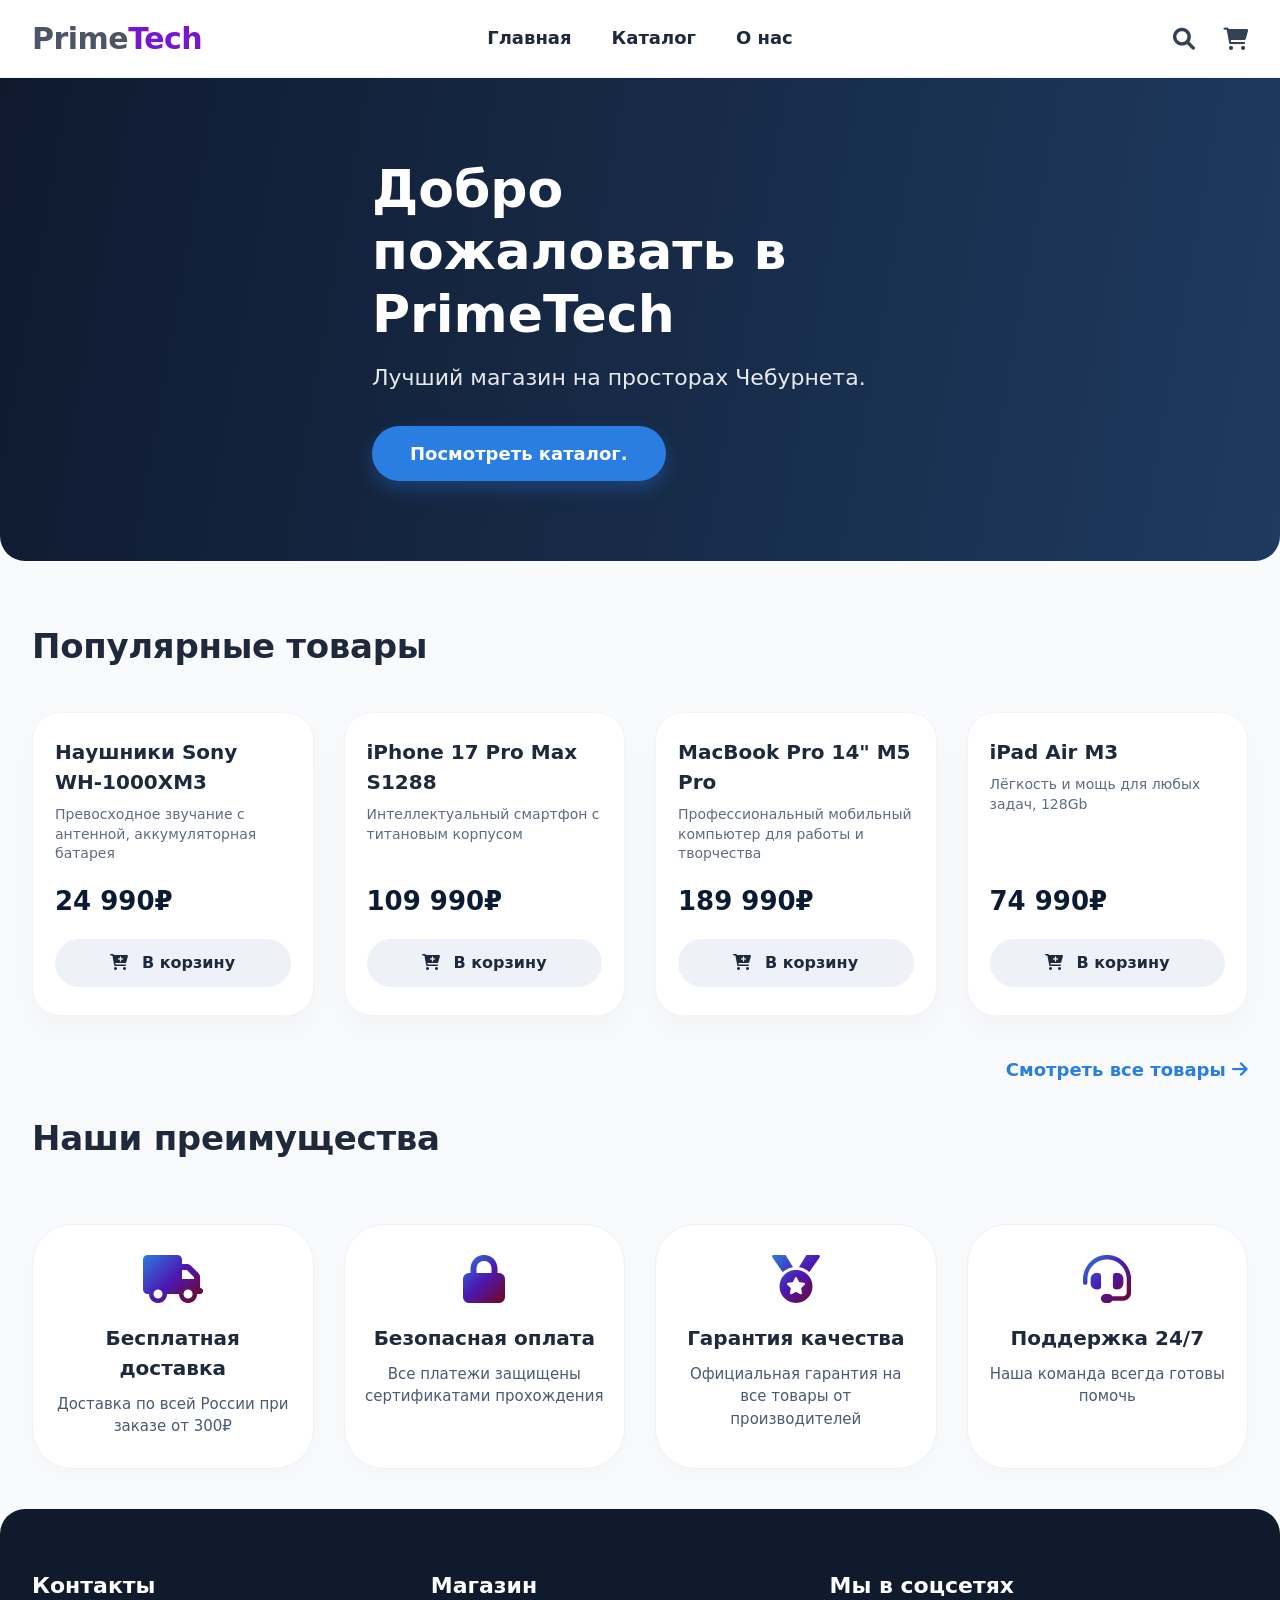
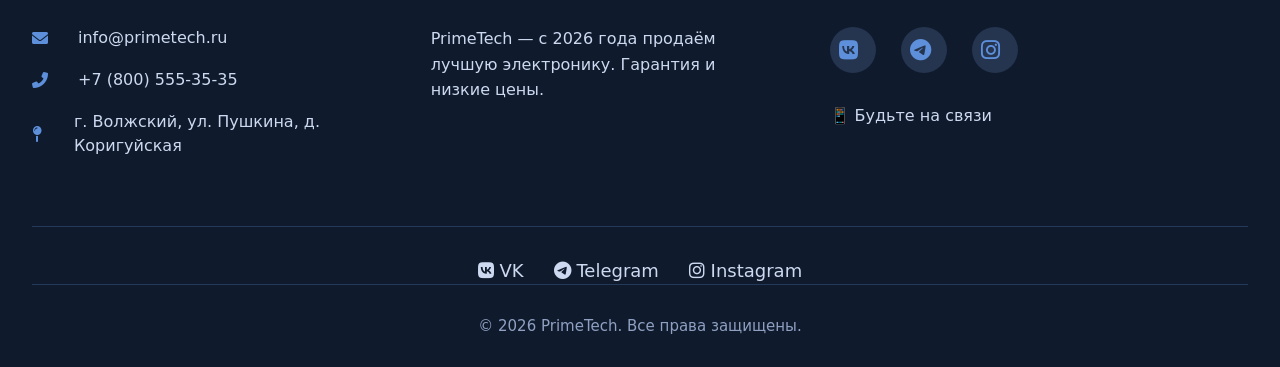
==== index.html @ c7eff0f1 "Created basic HTML structure for index.html" ====
<!DOCTYPE html>
<html lang="ru">
<head>
    <meta charset="UTF-8">
    <meta name="viewport" content="width=device-width, initial-scale=1.0">
    <title>Главная</title>
    <link rel="stylesheet" href="https://cdnjs.cloudflare.com/ajax/libs/font-awesome/6.0.0-beta3/css/all.min.css">
    <link href="style.css" rel="stylesheet"/>
</head>
<body>

    <header>
        <div class="content header">
            <div class="header-left">
                <div class="logo">Prime<span>Tech</span></div>
            </div>
            <div class="header-center">
                <nav class="nav">
                    <a href="index.html">Главная</a>
                    <a href="catalog.html">Каталог</a>
                    <a href="about.html">О нас</a>
                </nav>
            </div>
            <div class="header-right">
                <a class="fas fa-search"></a>
                <a class="fas fa-shopping-cart"></a>
            </div>
        </div>
    </header>

    <main>
        <div class="hero">
            <div class="content hero-content">
                <h1>Добро пожаловать в PrimeTech</h1>
                <p>Лучший магазин на просторах Чебурнета.</p>
                <a href="catalog.html" class="btn">Посмотреть каталог.</a>
            </div>
        </div>
        <div class="content">
            <h2>Популярные товары</h2>
            <div class="card">
                <div class="product-card">
                    <div class="product-title">Наушники Sony WH-1000XM3</div>
                    <div class="product-about">Превосходное звучание с антенной, аккумуляторная батарея</div>
                    <div class="product-price">24 990₽</div>
                    <a href="#" class="btn"><i class="fas fa-cart-plus"></i> В корзину</a>
                </div>
                <div class="product-card">
                    <div class="product-title">iPhone 17 Pro Max S1288</div>
                    <div class="product-about">Интеллектуальный смартфон с титановым корпусом</div>
                    <div class="product-price">109 990₽</div>
                    <a href="#" class="btn"><i class="fas fa-cart-plus"></i> В корзину</a>
                </div>
                <div class="product-card">
                    <div class="product-title">MacBook Pro 14" M5 Pro</div>
                    <div class="product-about">Профессиональный мобильный компьютер для работы и творчества</div>
                    <div class="product-price">189 990₽</div>
                    <a href="#" class="btn"><i class="fas fa-cart-plus"></i> В корзину</a>
                </div>
                <div class="product-card">
                    <div class="product-title">iPad Air M3</div>
                    <div class="product-about">Лёгкость и мощь для любых задач, 128Gb</div>
                    <div class="product-price">74 990₽</div>
                    <a href="#" class="btn"><i class="fas fa-cart-plus"></i> В корзину</a>
                </div>
            </div>
            <div class="catalog-link">
                <a href="catalog.html">Смотреть все товары <i class="fas fa-arrow-right"></i></a>
            </div>
            
            <h2 class="section-title" style="margin-top: 30px;">Наши преимущества</h2>
            <div class="benefits-grid">
                <div class="benefit-item">
                    <i class="fas fa-truck"></i>
                    <h4>Бесплатная доставка</h4>
                    <p>Доставка по всей России при заказе от 300₽</p>
                </div>
                <div class="benefit-item">
                    <i class="fas fa-lock"></i>
                    <h4>Безопасная оплата</h4>
                    <p>Все платежи защищены сертификатами прохождения</p>
                </div>
                <div class="benefit-item">
                    <i class="fas fa-medal"></i>
                    <h4>Гарантия качества</h4>
                    <p>Официальная гарантия на все товары от производителей</p>
                </div>
                <div class="benefit-item">
                    <i class="fas fa-headset"></i>
                    <h4>Поддержка 24/7</h4>
                    <p>Наша команда всегда готовы помочь</p>
                </div>
            </div>
        </div>
    </main>
    <footer>
        <div class="content">
            <div class="footer-grid">
                <div class="footer-col">
                    <h4 style="color:white; font-size: 22px; margin-bottom: 24px;">Контакты</h4>
                    <div class="contact-row">
                        <i class="fas fa-envelope"></i>
                        <span>info@primetech.ru</span>
                    </div>
                    <div class="contact-row">
                        <i class="fas fa-phone-alt"></i>
                        <span>+7 (800) 555-35-35</span>
                    </div>
                    <div class="contact-row">
                        <i class="fas fa-map-pin"></i>
                        <span>г. Волжский, ул. Пушкина, д. Коригуйская</span>
                    </div>
                </div>
                <div class="footer-col">
                    <h4 style="color:white; font-size: 22px; margin-bottom: 24px;">Магазин</h4>
                    <p>PrimeTech — с 2026 года продаём лучшую электронику. Гарантия и низкие цены.</p>
                </div>
                <div class="footer-col">
                    <h4 style="color:white; font-size: 22px; margin-bottom: 24px;">Мы в соцсетях</h4>
                    <div class="social-links">
                        <a href="#" aria-label="VK"><i class="fab fa-vk"></i></a>
                        <a href="#" aria-label="Telegram"><i class="fab fa-telegram-plane"></i></a>
                        <a href="#" aria-label="Instagram"><i class="fab fa-instagram"></i></a>
                    </div>
                    <p style="margin-top: 30px;">📱 Будьте на связи</p>
                </div>
            </div>
            <div style="display: flex; gap: 30px; justify-content: center; border-top: 1px solid #253a5a; padding-top: 30px; font-size: 18px;">
                <span><i class="fab fa-vk"></i> VK</span>
                <span><i class="fab fa-telegram"></i> Telegram</span>
                <span><i class="fab fa-instagram"></i> Instagram</span>
            </div>
            <div class="copyright">
                © 2026 PrimeTech. Все права защищены.
            </div>
        </div>
    </footer>
</body>
</html>
---- style.css ----
* {
    margin: 0;
    padding: 0;
    box-sizing: border-box;
    font-family: 'Segoe UI', Roboto, system-ui, sans-serif;
}

body {
    background-color: #f9fafc;
    color: #1e293b;
    line-height: 1.5;
}

.content {
    max-width: 1280px;
    margin: 0 auto;
    padding: 0 32px;
}

.content h2{
    font-size: 34px;
    font-weight: 600;
    margin-bottom: 40px;
    letter-spacing: -0.3px;
}

/* Header */

header{
    background-color: #ffffff;
    box-shadow: 0 4px 20px rgba(0,0,0,0.02);
    padding: 16px 0;
    border-bottom: 1px solid #eef2f6;
}

.header{
    display: flex;
    align-items: center;
    justify-content: space-between;
}

/* Header-left */

.header-left {
  flex: 1;
  display: flex;
  justify-content: flex-start;
}

.logo{
    font-size: 30px;
    font-weight: 700;
    letter-spacing: -0.5px;
    color: #4b5566;
}

.logo span{
    color: #7617cf;
}

/* Header-center */

.header-center{
    flex: 1;
    display: flex;
    justify-content: center;
}

.nav{
    display: flex;
    gap: 40px;
    list-style: none;
}

.nav a{
    text-decoration: none;
    font-weight: 600;
    font-size: 18px;
    color: #1e293b;
    transition: 0.2s;
    padding: 8px 0;
    border-bottom: 2px solid transparent;
}

.nav a:hover {
    color: #2a7de1;
    border-bottom-color: #2a7de1;
}

/* Header-right */

.header-right {
    flex: 1;
    display: flex;
    justify-content: flex-end;
    gap: 28px;
    font-size: 22px;
    color: #334155;
}

.header-right a {
    cursor: pointer;
    transition: 0.2s;
}

.header-right a:hover {
    color: #2a7de1;
    transform: scale(1.05);
}

/* Hero */

.hero {
    background: linear-gradient(100deg, #0f1a2f 0%, #1e3a5f 100%), url('https://images.unsplash.com/photo-1550009158-9ebf69173e03?q=80&w=1800&auto=format&fit=crop'); /* тёмный слой + фон */
    background-size: cover;
    background-blend-mode: overlay;
    background-position: center 40%;
    color: white;
    padding: 80px 0;
    border-radius: 0 0 25px 25px;
    margin-bottom: 60px;
}

.hero-content {
    max-width: 600px;
}

.hero h1 {
    font-size: 52px;
    font-weight: 700;
    margin-bottom: 16px;
    line-height: 1.2;
}

.hero p {
    font-size: 22px;
    margin-bottom: 32px;
    opacity: 0.9;
}

.btn {
    display: inline-block;
    background-color: #2a7de1;
    color: white;
    padding: 14px 38px;
    border-radius: 60px;
    font-weight: 600;
    font-size: 18px;
    text-decoration: none;
    transition: 0.2s;
    cursor: pointer;
    box-shadow: 0 8px 18px rgba(42,125,225,0.3);
}
 .btn:hover {
    background-color: #1d5bbf;
    transform: translateY(-2px);
} 

.btn-outline {
    background: transparent;
    box-shadow: none;
    border: 2px solid #2a7de1;
    color: #2a7de1;
    padding: 12px 32px;
}

.btn-outline:hover {
    background: #2a7de1;
    color: white;
}

/* Cards */

.card{
    display: grid;
    grid-template-columns: repeat(auto-fit, minmax(260px,1fr));
    gap: 30px;
    margin-bottom: 40px;
}

.product-card{
    background: white;
    border-radius: 28px;
    padding: 24px 22px 28px;
    box-shadow: 0 15px 30px rgba(0,0,0,0.03);
    transition: 0.25s ease;
    border: 1px solid #f0f3f8;
    display: flex;
    flex-direction: column;
}


.product-card:hover {
    transform: translateY(-6px);
    box-shadow: 0 30px 45px rgba(0,20,50,0.08);
    border-color: #d9e3f0;
}

.product-title{
    font-size: 20px;
    font-weight: 600;
    margin-bottom: 8px;
}

.product-about{
    font-size: 14px;
    color: #5f6c80;
    margin-bottom: 18px;
    line-height: 1.4;
    flex: 1;
}

.product-price{
    font-size: 26px;
    font-weight: 700;
    color: #0b1b33;
    margin-bottom: 18px;
}

.product-card .btn{
    padding: 12px 0;
    font-size: 16px;
    text-align: center;
    width: 100%;
    background-color: #eef2f8;
    color: #1e293b;
    box-shadow: none;
    border-radius: 40px;
    font-weight: 600;
}

.product-card .btn i{
    margin-right: 8px;
}

.product-card .btn:hover{
    background-color: #2a7de1;
    color: white;
}

/* Преимущества */

.benefits-grid {
    display: grid;
    grid-template-columns: repeat(4, 1fr);
    gap: 30px;
    margin: 60px 0 40px;
}
.benefit-item {
    background: white;
    padding: 30px 20px;
    border-radius: 40px;
    text-align: center;
    box-shadow: 0 8px 22px rgba(0,0,0,0.02);
    border: 1px solid #edf2f9;
    transition: 0.2s;
}
.benefit-item:hover {
    transform: translateY(-6px);
    box-shadow: 0 30px 45px rgba(0,20,50,0.08);
    border-color: #d9e3f0;
}
.benefit-item i {
    font-size: 48px;
    margin-bottom: 20px;
    background: linear-gradient(135deg, #2c7cdd, #4b18b1, #74051d);
    background-clip: text;
    color: transparent;
}
.benefit-item h4 {
    font-size: 20px;
    font-weight: 600;
    margin-bottom: 10px;
}
.benefit-item p {
    color: #4a5a72;
    font-size: 15px;
}

/* Footer */

footer {
    background-color: #0f1a2c;
    color: #cdd9f0;
    padding: 60px 0 30px;
    border-radius: 25px 25px 0 0;
}

.footer-grid {
    display: grid;
    grid-template-columns: 1fr 1fr 1.2fr;
    gap: 50px;
    margin-bottom: 50px;
}

.footer-col p {
    margin: 12px 0 16px;
    font-size: 16px;
    line-height: 1.6;
}

.footer-col i {
    width: 28px;
    color: #5d8fda;
}

.social-links {
    display: flex;
    gap: 25px;
    margin-top: 25px;
}
.social-links a {
    color: white;
    background: #25344f;
    width: 46px;
    height: 46px;
    border-radius: 50%;
    display: flex;
    align-items: center;
    justify-content: center;
    font-size: 22px;
    transition: 0.2s;
    text-decoration: none;
}
.social-links a:hover {
    background: #2a7de1;
    transform: scale(1.08);
}

.copyright {
    border-top: 1px solid #253a5a;
    padding-top: 30px;
    text-align: center;
    color: #8fa0c2;
    font-size: 15px;
}

hr {
    border: none;
    border-top: 2px solid #e5ecf5;
    margin: 20px 0 40px;
}

/* мелкие детали */
.catalog-link {
    text-align: right;
    margin-bottom: 30px;
}
.catalog-link a {
    font-weight: 600;
    color: #2a7de1;
    text-decoration: none;
    font-size: 18px;
}
.catalog-link i {
    transition: 0.2s;
}
.catalog-link a:hover i {
    transform: translateX(6px);
}
.contact-row {
    display: flex;
    align-items: center;
    gap: 18px;
    margin-bottom: 18px;
}
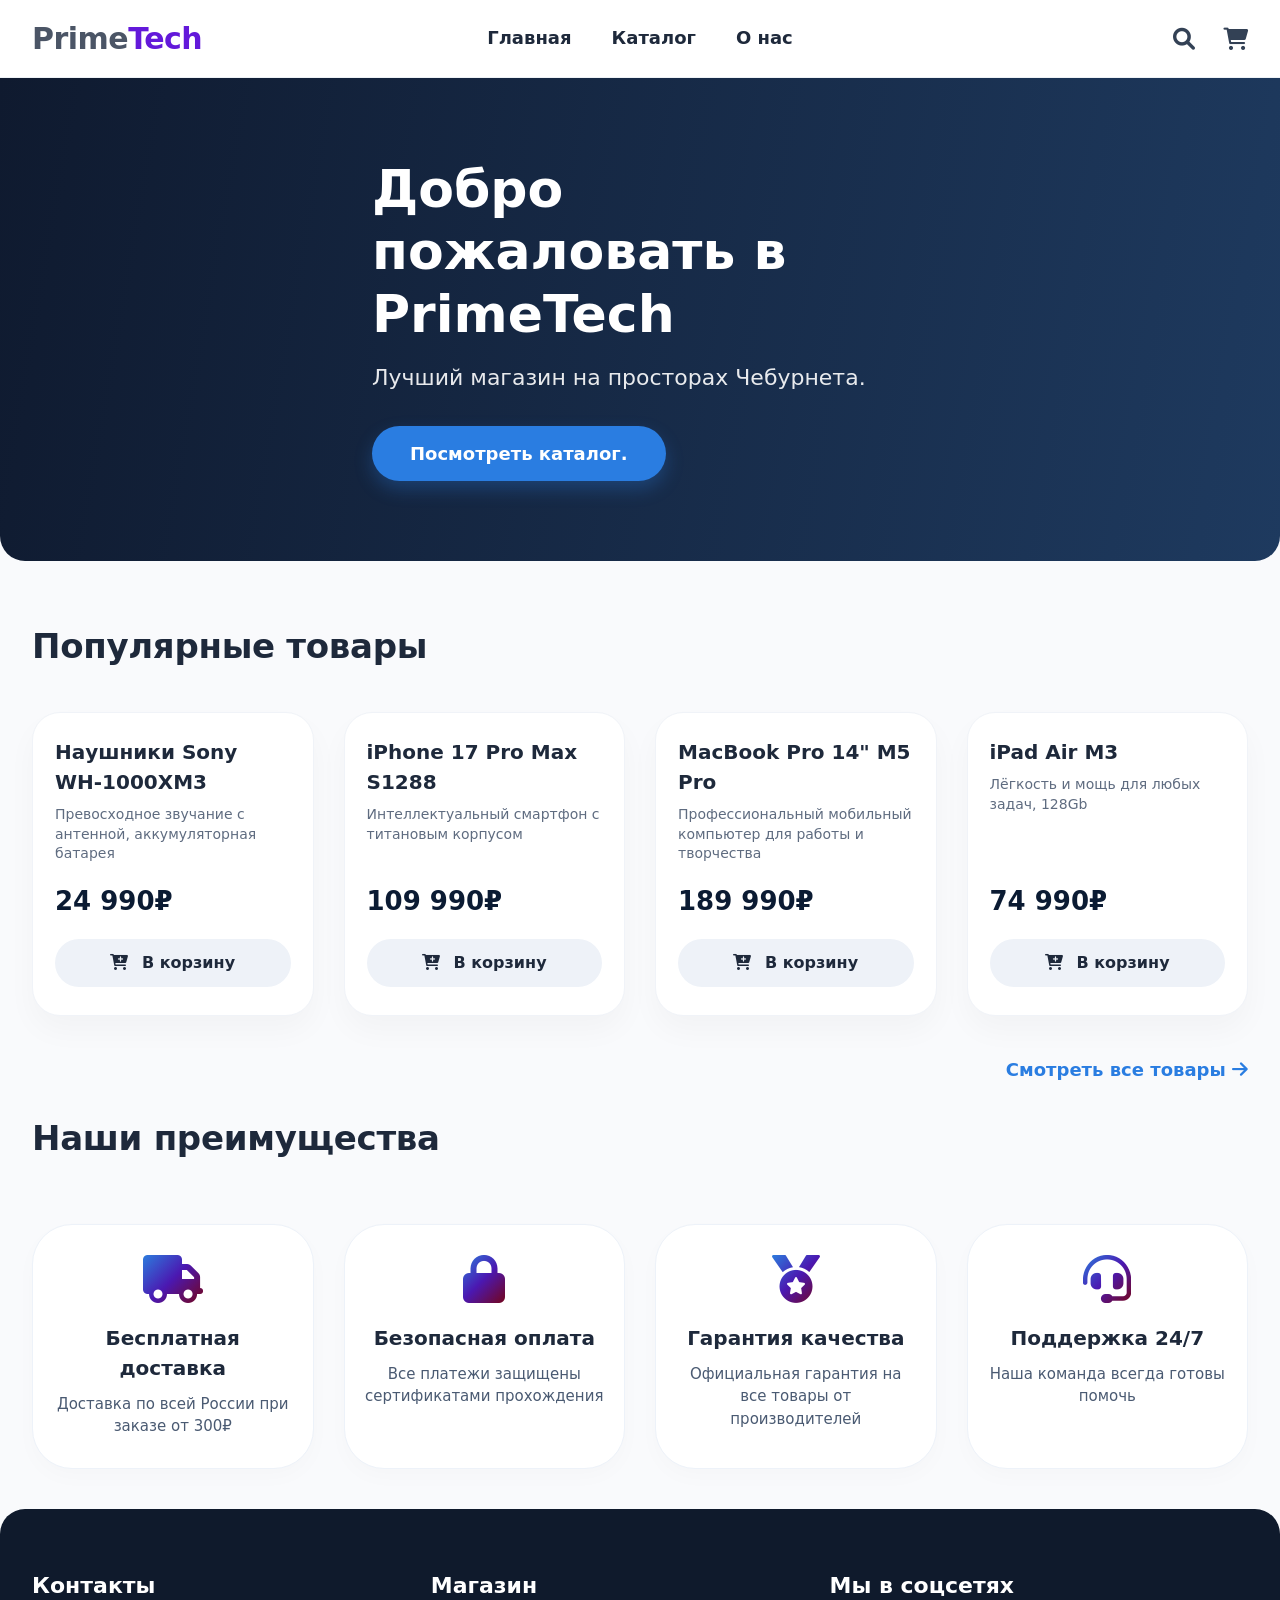
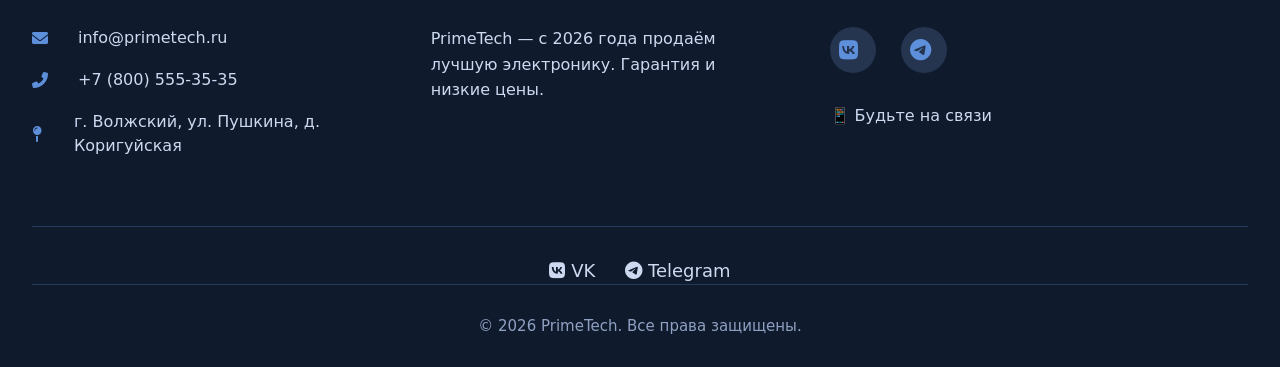
==== commit 5f41e359: "delete instagrama" ====
--- a/index.html
+++ b/index.html
@@ -1,139 +1,177 @@
-<!DOCTYPE html>
+<!doctype html>
 <html lang="ru">
-<head>
-    <meta charset="UTF-8">
-    <meta name="viewport" content="width=device-width, initial-scale=1.0">
-    <title>Главная</title>
-    <link rel="stylesheet" href="https://cdnjs.cloudflare.com/ajax/libs/font-awesome/6.0.0-beta3/css/all.min.css">
-    <link href="style.css" rel="stylesheet"/>
-</head>
-<body>
-
+  <head>
+    <meta charset="UTF-8" />
+    <meta name="viewport" content="width=device-width, initial-scale=1.0" />
+    <title>Главная - PrimeTech</title>
+    <link
+      rel="stylesheet"
+      href="https://cdnjs.cloudflare.com/ajax/libs/font-awesome/6.0.0-beta3/css/all.min.css"
+    />
+    <link href="style.css" rel="stylesheet" />
+  </head>
+  <body>
     <header>
-        <div class="content header">
-            <div class="header-left">
-                <div class="logo">Prime<span>Tech</span></div>
-            </div>
-            <div class="header-center">
-                <nav class="nav">
-                    <a href="index.html">Главная</a>
-                    <a href="catalog.html">Каталог</a>
-                    <a href="about.html">О нас</a>
-                </nav>
-            </div>
-            <div class="header-right">
-                <a class="fas fa-search"></a>
-                <a class="fas fa-shopping-cart"></a>
-            </div>
+      <div class="content header">
+        <div class="header-left">
+          <div class="logo">Prime<span>Tech</span></div>
         </div>
+        <div class="header-center">
+          <nav class="nav">
+            <a href="index.html">Главная</a>
+            <a href="catalog.html">Каталог</a>
+            <a href="about.html">О нас</a>
+          </nav>
+        </div>
+        <div class="header-right">
+          <a class="fas fa-search"></a>
+          <a class="fas fa-shopping-cart"></a>
+        </div>
+      </div>
     </header>
 
     <main>
-        <div class="hero">
-            <div class="content hero-content">
-                <h1>Добро пожаловать в PrimeTech</h1>
-                <p>Лучший магазин на просторах Чебурнета.</p>
-                <a href="catalog.html" class="btn">Посмотреть каталог.</a>
+      <div class="hero">
+        <div class="content hero-content">
+          <h1>Добро пожаловать в PrimeTech</h1>
+          <p>Лучший магазин на просторах Чебурнета.</p>
+          <a href="catalog.html" class="btn">Посмотреть каталог.</a>
+        </div>
+      </div>
+      <div class="content">
+        <h2>Популярные товары</h2>
+        <div class="card">
+          <div class="product-card">
+            <div class="product-title">Наушники Sony WH-1000XM3</div>
+            <div class="product-about">
+              Превосходное звучание с антенной, аккумуляторная батарея
             </div>
+            <div class="product-price">24 990₽</div>
+            <a href="#" class="btn"
+              ><i class="fas fa-cart-plus"></i> В корзину</a
+            >
+          </div>
+          <div class="product-card">
+            <div class="product-title">iPhone 17 Pro Max S1288</div>
+            <div class="product-about">
+              Интеллектуальный смартфон с титановым корпусом
+            </div>
+            <div class="product-price">109 990₽</div>
+            <a href="#" class="btn"
+              ><i class="fas fa-cart-plus"></i> В корзину</a
+            >
+          </div>
+          <div class="product-card">
+            <div class="product-title">MacBook Pro 14" M5 Pro</div>
+            <div class="product-about">
+              Профессиональный мобильный компьютер для работы и творчества
+            </div>
+            <div class="product-price">189 990₽</div>
+            <a href="#" class="btn"
+              ><i class="fas fa-cart-plus"></i> В корзину</a
+            >
+          </div>
+          <div class="product-card">
+            <div class="product-title">iPad Air M3</div>
+            <div class="product-about">
+              Лёгкость и мощь для любых задач, 128Gb
+            </div>
+            <div class="product-price">74 990₽</div>
+            <a href="#" class="btn"
+              ><i class="fas fa-cart-plus"></i> В корзину</a
+            >
+          </div>
         </div>
-        <div class="content">
-            <h2>Популярные товары</h2>
-            <div class="card">
-                <div class="product-card">
-                    <div class="product-title">Наушники Sony WH-1000XM3</div>
-                    <div class="product-about">Превосходное звучание с антенной, аккумуляторная батарея</div>
-                    <div class="product-price">24 990₽</div>
-                    <a href="#" class="btn"><i class="fas fa-cart-plus"></i> В корзину</a>
-                </div>
-                <div class="product-card">
-                    <div class="product-title">iPhone 17 Pro Max S1288</div>
-                    <div class="product-about">Интеллектуальный смартфон с титановым корпусом</div>
-                    <div class="product-price">109 990₽</div>
-                    <a href="#" class="btn"><i class="fas fa-cart-plus"></i> В корзину</a>
-                </div>
-                <div class="product-card">
-                    <div class="product-title">MacBook Pro 14" M5 Pro</div>
-                    <div class="product-about">Профессиональный мобильный компьютер для работы и творчества</div>
-                    <div class="product-price">189 990₽</div>
-                    <a href="#" class="btn"><i class="fas fa-cart-plus"></i> В корзину</a>
-                </div>
-                <div class="product-card">
-                    <div class="product-title">iPad Air M3</div>
-                    <div class="product-about">Лёгкость и мощь для любых задач, 128Gb</div>
-                    <div class="product-price">74 990₽</div>
-                    <a href="#" class="btn"><i class="fas fa-cart-plus"></i> В корзину</a>
-                </div>
-            </div>
-            <div class="catalog-link">
-                <a href="catalog.html">Смотреть все товары <i class="fas fa-arrow-right"></i></a>
-            </div>
-            
-            <h2 class="section-title" style="margin-top: 30px;">Наши преимущества</h2>
-            <div class="benefits-grid">
-                <div class="benefit-item">
-                    <i class="fas fa-truck"></i>
-                    <h4>Бесплатная доставка</h4>
-                    <p>Доставка по всей России при заказе от 300₽</p>
-                </div>
-                <div class="benefit-item">
-                    <i class="fas fa-lock"></i>
-                    <h4>Безопасная оплата</h4>
-                    <p>Все платежи защищены сертификатами прохождения</p>
-                </div>
-                <div class="benefit-item">
-                    <i class="fas fa-medal"></i>
-                    <h4>Гарантия качества</h4>
-                    <p>Официальная гарантия на все товары от производителей</p>
-                </div>
-                <div class="benefit-item">
-                    <i class="fas fa-headset"></i>
-                    <h4>Поддержка 24/7</h4>
-                    <p>Наша команда всегда готовы помочь</p>
-                </div>
-            </div>
+        <div class="catalog-link">
+          <a href="catalog.html"
+            >Смотреть все товары <i class="fas fa-arrow-right"></i
+          ></a>
         </div>
+
+        <h2 class="section-title" style="margin-top: 30px">
+          Наши преимущества
+        </h2>
+        <div class="benefits-grid">
+          <div class="benefit-item">
+            <i class="fas fa-truck"></i>
+            <h4>Бесплатная доставка</h4>
+            <p>Доставка по всей России при заказе от 300₽</p>
+          </div>
+          <div class="benefit-item">
+            <i class="fas fa-lock"></i>
+            <h4>Безопасная оплата</h4>
+            <p>Все платежи защищены сертификатами прохождения</p>
+          </div>
+          <div class="benefit-item">
+            <i class="fas fa-medal"></i>
+            <h4>Гарантия качества</h4>
+            <p>Официальная гарантия на все товары от производителей</p>
+          </div>
+          <div class="benefit-item">
+            <i class="fas fa-headset"></i>
+            <h4>Поддержка 24/7</h4>
+            <p>Наша команда всегда готовы помочь</p>
+          </div>
+        </div>
+      </div>
     </main>
     <footer>
-        <div class="content">
-            <div class="footer-grid">
-                <div class="footer-col">
-                    <h4 style="color:white; font-size: 22px; margin-bottom: 24px;">Контакты</h4>
-                    <div class="contact-row">
-                        <i class="fas fa-envelope"></i>
-                        <span>info@primetech.ru</span>
-                    </div>
-                    <div class="contact-row">
-                        <i class="fas fa-phone-alt"></i>
-                        <span>+7 (800) 555-35-35</span>
-                    </div>
-                    <div class="contact-row">
-                        <i class="fas fa-map-pin"></i>
-                        <span>г. Волжский, ул. Пушкина, д. Коригуйская</span>
-                    </div>
-                </div>
-                <div class="footer-col">
-                    <h4 style="color:white; font-size: 22px; margin-bottom: 24px;">Магазин</h4>
-                    <p>PrimeTech — с 2026 года продаём лучшую электронику. Гарантия и низкие цены.</p>
-                </div>
-                <div class="footer-col">
-                    <h4 style="color:white; font-size: 22px; margin-bottom: 24px;">Мы в соцсетях</h4>
-                    <div class="social-links">
-                        <a href="#" aria-label="VK"><i class="fab fa-vk"></i></a>
-                        <a href="#" aria-label="Telegram"><i class="fab fa-telegram-plane"></i></a>
-                        <a href="#" aria-label="Instagram"><i class="fab fa-instagram"></i></a>
-                    </div>
-                    <p style="margin-top: 30px;">📱 Будьте на связи</p>
-                </div>
+      <div class="content">
+        <div class="footer-grid">
+          <div class="footer-col">
+            <h4 style="color: white; font-size: 22px; margin-bottom: 24px">
+              Контакты
+            </h4>
+            <div class="contact-row">
+              <i class="fas fa-envelope"></i>
+              <span>info@primetech.ru</span>
             </div>
-            <div style="display: flex; gap: 30px; justify-content: center; border-top: 1px solid #253a5a; padding-top: 30px; font-size: 18px;">
-                <span><i class="fab fa-vk"></i> VK</span>
-                <span><i class="fab fa-telegram"></i> Telegram</span>
-                <span><i class="fab fa-instagram"></i> Instagram</span>
+            <div class="contact-row">
+              <i class="fas fa-phone-alt"></i>
+              <span>+7 (800) 555-35-35</span>
             </div>
-            <div class="copyright">
-                © 2026 PrimeTech. Все права защищены.
+            <div class="contact-row">
+              <i class="fas fa-map-pin"></i>
+              <span>г. Волжский, ул. Пушкина, д. Коригуйская</span>
             </div>
+          </div>
+          <div class="footer-col">
+            <h4 style="color: white; font-size: 22px; margin-bottom: 24px">
+              Магазин
+            </h4>
+            <p>
+              PrimeTech — с 2026 года продаём лучшую электронику. Гарантия и
+              низкие цены.
+            </p>
+          </div>
+          <div class="footer-col">
+            <h4 style="color: white; font-size: 22px; margin-bottom: 24px">
+              Мы в соцсетях
+            </h4>
+            <div class="social-links">
+              <a href="#" aria-label="VK"><i class="fab fa-vk"></i></a>
+              <a href="#" aria-label="Telegram"
+                ><i class="fab fa-telegram-plane"></i
+              ></a>
+            </div>
+            <p style="margin-top: 30px">📱 Будьте на связи</p>
+          </div>
         </div>
+        <div
+          style="
+            display: flex;
+            gap: 30px;
+            justify-content: center;
+            border-top: 1px solid #253a5a;
+            padding-top: 30px;
+            font-size: 18px;
+          "
+        >
+          <span><i class="fab fa-vk"></i> VK</span>
+          <span><i class="fab fa-telegram"></i> Telegram</span>
+        </div>
+        <div class="copyright">© 2026 PrimeTech. Все права защищены.</div>
+      </div>
     </footer>
-</body>
-</html>+  </body>
+</html>
--- a/style.css
+++ b/style.css
@@ -1,42 +1,42 @@
 * {
-    margin: 0;
-    padding: 0;
-    box-sizing: border-box;
-    font-family: 'Segoe UI', Roboto, system-ui, sans-serif;
+  margin: 0;
+  padding: 0;
+  box-sizing: border-box;
+  font-family: "Segoe UI", Roboto, system-ui, sans-serif;
 }
 
 body {
-    background-color: #f9fafc;
-    color: #1e293b;
-    line-height: 1.5;
+  background-color: #f9fafc;
+  color: #1e293b;
+  line-height: 1.5;
 }
 
 .content {
-    max-width: 1280px;
-    margin: 0 auto;
-    padding: 0 32px;
-}
-
-.content h2{
-    font-size: 34px;
-    font-weight: 600;
-    margin-bottom: 40px;
-    letter-spacing: -0.3px;
+  max-width: 1280px;
+  margin: 0 auto;
+  padding: 0 32px;
+}
+
+.content h2 {
+  font-size: 34px;
+  font-weight: 600;
+  margin-bottom: 40px;
+  letter-spacing: -0.3px;
 }
 
 /* Header */
 
-header{
-    background-color: #ffffff;
-    box-shadow: 0 4px 20px rgba(0,0,0,0.02);
-    padding: 16px 0;
-    border-bottom: 1px solid #eef2f6;
-}
-
-.header{
-    display: flex;
-    align-items: center;
-    justify-content: space-between;
+header {
+  background-color: #ffffff;
+  box-shadow: 0 4px 20px rgba(0, 0, 0, 0.02);
+  padding: 16px 0;
+  border-bottom: 1px solid #eef2f6;
+}
+
+.header {
+  display: flex;
+  align-items: center;
+  justify-content: space-between;
 }
 
 /* Header-left */
@@ -47,320 +47,657 @@
   justify-content: flex-start;
 }
 
-.logo{
-    font-size: 30px;
-    font-weight: 700;
-    letter-spacing: -0.5px;
-    color: #4b5566;
-}
-
-.logo span{
-    color: #7617cf;
+.logo {
+  font-size: 30px;
+  font-weight: 700;
+  letter-spacing: -0.5px;
+  color: #4b5566;
+}
+
+.logo span {
+  color: #6319da;
 }
 
 /* Header-center */
 
-.header-center{
-    flex: 1;
-    display: flex;
-    justify-content: center;
-}
-
-.nav{
-    display: flex;
-    gap: 40px;
-    list-style: none;
-}
-
-.nav a{
-    text-decoration: none;
-    font-weight: 600;
-    font-size: 18px;
-    color: #1e293b;
-    transition: 0.2s;
-    padding: 8px 0;
-    border-bottom: 2px solid transparent;
+.header-center {
+  flex: 1;
+  display: flex;
+  justify-content: center;
+}
+
+.nav {
+  display: flex;
+  gap: 40px;
+  list-style: none;
+}
+
+.nav a {
+  text-decoration: none;
+  font-weight: 600;
+  font-size: 18px;
+  color: #1e293b;
+  transition: 0.2s;
+  padding: 8px 0;
+  border-bottom: 2px solid transparent;
 }
 
 .nav a:hover {
-    color: #2a7de1;
-    border-bottom-color: #2a7de1;
+  color: #2a7de1;
+  border-bottom-color: #2a7de1;
 }
 
 /* Header-right */
 
 .header-right {
-    flex: 1;
-    display: flex;
-    justify-content: flex-end;
-    gap: 28px;
-    font-size: 22px;
-    color: #334155;
+  flex: 1;
+  display: flex;
+  justify-content: flex-end;
+  gap: 28px;
+  font-size: 22px;
+  color: #334155;
 }
 
 .header-right a {
-    cursor: pointer;
-    transition: 0.2s;
+  cursor: pointer;
+  transition: 0.2s;
 }
 
 .header-right a:hover {
-    color: #2a7de1;
-    transform: scale(1.05);
+  color: #2a7de1;
+  transform: scale(1.05);
 }
 
 /* Hero */
 
 .hero {
-    background: linear-gradient(100deg, #0f1a2f 0%, #1e3a5f 100%), url('https://images.unsplash.com/photo-1550009158-9ebf69173e03?q=80&w=1800&auto=format&fit=crop'); /* тёмный слой + фон */
-    background-size: cover;
-    background-blend-mode: overlay;
-    background-position: center 40%;
-    color: white;
-    padding: 80px 0;
-    border-radius: 0 0 25px 25px;
-    margin-bottom: 60px;
+  background: linear-gradient(100deg, #0f1a2f 0%, #1e3a5f 100%);
+  background-size: cover;
+  background-blend-mode: overlay;
+  background-position: center 40%;
+  color: white;
+  padding: 80px 0;
+  border-radius: 0 0 25px 25px;
+  margin-bottom: 60px;
 }
 
 .hero-content {
-    max-width: 600px;
+  max-width: 600px;
 }
 
 .hero h1 {
-    font-size: 52px;
-    font-weight: 700;
-    margin-bottom: 16px;
-    line-height: 1.2;
+  font-size: 52px;
+  font-weight: 700;
+  margin-bottom: 16px;
+  line-height: 1.2;
 }
 
 .hero p {
-    font-size: 22px;
-    margin-bottom: 32px;
-    opacity: 0.9;
+  font-size: 22px;
+  margin-bottom: 32px;
+  opacity: 0.9;
 }
 
 .btn {
-    display: inline-block;
-    background-color: #2a7de1;
-    color: white;
-    padding: 14px 38px;
-    border-radius: 60px;
-    font-weight: 600;
-    font-size: 18px;
-    text-decoration: none;
-    transition: 0.2s;
-    cursor: pointer;
-    box-shadow: 0 8px 18px rgba(42,125,225,0.3);
-}
- .btn:hover {
-    background-color: #1d5bbf;
-    transform: translateY(-2px);
-} 
+  display: inline-block;
+  background-color: #2a7de1;
+  color: white;
+  padding: 14px 38px;
+  border-radius: 60px;
+  font-weight: 600;
+  font-size: 18px;
+  text-decoration: none;
+  transition: 0.2s;
+  cursor: pointer;
+  box-shadow: 0 8px 18px rgba(42, 125, 225, 0.3);
+}
+.btn:hover {
+  background-color: #1d5bbf;
+  transform: translateY(-2px);
+}
 
 .btn-outline {
-    background: transparent;
-    box-shadow: none;
-    border: 2px solid #2a7de1;
-    color: #2a7de1;
-    padding: 12px 32px;
+  background: transparent;
+  box-shadow: none;
+  border: 2px solid #2a7de1;
+  color: #2a7de1;
+  padding: 12px 32px;
 }
 
 .btn-outline:hover {
-    background: #2a7de1;
-    color: white;
+  background: #2a7de1;
+  color: white;
 }
 
 /* Cards */
 
-.card{
-    display: grid;
-    grid-template-columns: repeat(auto-fit, minmax(260px,1fr));
-    gap: 30px;
-    margin-bottom: 40px;
-}
-
-.product-card{
-    background: white;
-    border-radius: 28px;
-    padding: 24px 22px 28px;
-    box-shadow: 0 15px 30px rgba(0,0,0,0.03);
-    transition: 0.25s ease;
-    border: 1px solid #f0f3f8;
-    display: flex;
-    flex-direction: column;
-}
-
+.card {
+  display: grid;
+  grid-template-columns: repeat(auto-fit, minmax(260px, 1fr));
+  gap: 30px;
+  margin-bottom: 40px;
+}
+
+.product-card {
+  background: white;
+  border-radius: 28px;
+  padding: 24px 22px 28px;
+  box-shadow: 0 15px 30px rgba(0, 0, 0, 0.03);
+  transition: 0.25s ease;
+  border: 1px solid #f0f3f8;
+  display: flex;
+  flex-direction: column;
+}
 
 .product-card:hover {
-    transform: translateY(-6px);
-    box-shadow: 0 30px 45px rgba(0,20,50,0.08);
-    border-color: #d9e3f0;
-}
-
-.product-title{
-    font-size: 20px;
-    font-weight: 600;
-    margin-bottom: 8px;
-}
-
-.product-about{
-    font-size: 14px;
-    color: #5f6c80;
-    margin-bottom: 18px;
-    line-height: 1.4;
-    flex: 1;
-}
-
-.product-price{
-    font-size: 26px;
-    font-weight: 700;
-    color: #0b1b33;
-    margin-bottom: 18px;
-}
-
-.product-card .btn{
-    padding: 12px 0;
-    font-size: 16px;
-    text-align: center;
-    width: 100%;
-    background-color: #eef2f8;
-    color: #1e293b;
-    box-shadow: none;
-    border-radius: 40px;
-    font-weight: 600;
-}
-
-.product-card .btn i{
-    margin-right: 8px;
-}
-
-.product-card .btn:hover{
-    background-color: #2a7de1;
-    color: white;
+  transform: translateY(-6px);
+  box-shadow: 0 30px 45px rgba(0, 20, 50, 0.08);
+  border-color: #d9e3f0;
+}
+
+.product-title {
+  font-size: 20px;
+  font-weight: 600;
+  margin-bottom: 8px;
+}
+
+.product-about {
+  font-size: 14px;
+  color: #5f6c80;
+  margin-bottom: 18px;
+  line-height: 1.4;
+  flex: 1;
+}
+
+.product-price {
+  font-size: 26px;
+  font-weight: 700;
+  color: #0b1b33;
+  margin-bottom: 18px;
+}
+
+.product-card span {
+  display: inline-block;
+  background-color: #dc2626;
+  color: white;
+  font-weight: 700;
+  font-size: 18px;
+  padding: 6px 18px;
+  border-radius: 40px;
+  margin-bottom: 16px;
+  align-self: flex-start;
+  letter-spacing: 0.5px;
+  box-shadow: 0 4px 10px rgba(220, 38, 38, 0.2);
+}
+
+.product-reviews {
+  font-size: 16px;
+  color: #64748b;
+  margin-bottom: 16px;
+  font-weight: 500;
+}
+
+.product-reviews i {
+  color: #f5b342;
+  margin-right: 6px;
+}
+
+.product-card .btn {
+  padding: 12px 0;
+  font-size: 16px;
+  text-align: center;
+  width: 100%;
+  background-color: #eef2f8;
+  color: #1e293b;
+  box-shadow: none;
+  border-radius: 40px;
+  font-weight: 600;
+}
+
+.product-card .btn i {
+  margin-right: 8px;
+}
+
+.product-card .btn:hover {
+  background-color: #2a7de1;
+  color: white;
 }
 
 /* Преимущества */
 
 .benefits-grid {
-    display: grid;
-    grid-template-columns: repeat(4, 1fr);
-    gap: 30px;
-    margin: 60px 0 40px;
+  display: grid;
+  grid-template-columns: repeat(4, 1fr);
+  gap: 30px;
+  margin: 60px 0 40px;
 }
 .benefit-item {
-    background: white;
-    padding: 30px 20px;
-    border-radius: 40px;
-    text-align: center;
-    box-shadow: 0 8px 22px rgba(0,0,0,0.02);
-    border: 1px solid #edf2f9;
-    transition: 0.2s;
+  background: white;
+  padding: 30px 20px;
+  border-radius: 40px;
+  text-align: center;
+  box-shadow: 0 8px 22px rgba(0, 0, 0, 0.02);
+  border: 1px solid #edf2f9;
+  transition: 0.2s;
 }
 .benefit-item:hover {
-    transform: translateY(-6px);
-    box-shadow: 0 30px 45px rgba(0,20,50,0.08);
-    border-color: #d9e3f0;
+  transform: translateY(-6px);
+  box-shadow: 0 30px 45px rgba(0, 20, 50, 0.08);
+  border-color: #d9e3f0;
 }
 .benefit-item i {
-    font-size: 48px;
-    margin-bottom: 20px;
-    background: linear-gradient(135deg, #2c7cdd, #4b18b1, #74051d);
-    background-clip: text;
-    color: transparent;
+  font-size: 48px;
+  margin-bottom: 20px;
+  background: linear-gradient(135deg, #2c7cdd, #4b18b1, #74051d);
+  background-clip: text;
+  color: transparent;
 }
 .benefit-item h4 {
-    font-size: 20px;
-    font-weight: 600;
-    margin-bottom: 10px;
+  font-size: 20px;
+  font-weight: 600;
+  margin-bottom: 10px;
 }
 .benefit-item p {
-    color: #4a5a72;
-    font-size: 15px;
+  color: #4a5a72;
+  font-size: 15px;
 }
 
 /* Footer */
 
 footer {
-    background-color: #0f1a2c;
-    color: #cdd9f0;
-    padding: 60px 0 30px;
-    border-radius: 25px 25px 0 0;
+  background-color: #0f1a2c;
+  color: #cdd9f0;
+  padding: 60px 0 30px;
+  border-radius: 25px 25px 0 0;
 }
 
 .footer-grid {
-    display: grid;
-    grid-template-columns: 1fr 1fr 1.2fr;
-    gap: 50px;
-    margin-bottom: 50px;
+  display: grid;
+  grid-template-columns: 1fr 1fr 1.2fr;
+  gap: 50px;
+  margin-bottom: 50px;
 }
 
 .footer-col p {
-    margin: 12px 0 16px;
-    font-size: 16px;
-    line-height: 1.6;
+  margin: 12px 0 16px;
+  font-size: 16px;
+  line-height: 1.6;
 }
 
 .footer-col i {
-    width: 28px;
-    color: #5d8fda;
+  width: 28px;
+  color: #5d8fda;
 }
 
 .social-links {
-    display: flex;
-    gap: 25px;
-    margin-top: 25px;
+  display: flex;
+  gap: 25px;
+  margin-top: 25px;
 }
 .social-links a {
-    color: white;
-    background: #25344f;
-    width: 46px;
-    height: 46px;
-    border-radius: 50%;
-    display: flex;
-    align-items: center;
-    justify-content: center;
-    font-size: 22px;
-    transition: 0.2s;
-    text-decoration: none;
+  color: white;
+  background: #25344f;
+  width: 46px;
+  height: 46px;
+  border-radius: 50%;
+  display: flex;
+  align-items: center;
+  justify-content: center;
+  font-size: 22px;
+  transition: 0.2s;
+  text-decoration: none;
 }
 .social-links a:hover {
-    background: #2a7de1;
-    transform: scale(1.08);
+  background: #2a7de1;
+  transform: scale(1.08);
 }
 
 .copyright {
-    border-top: 1px solid #253a5a;
-    padding-top: 30px;
-    text-align: center;
-    color: #8fa0c2;
-    font-size: 15px;
+  border-top: 1px solid #253a5a;
+  padding-top: 30px;
+  text-align: center;
+  color: #8fa0c2;
+  font-size: 15px;
 }
 
 hr {
-    border: none;
-    border-top: 2px solid #e5ecf5;
-    margin: 20px 0 40px;
+  border: none;
+  border-top: 2px solid #e5ecf5;
+  margin: 20px 0 40px;
 }
 
 /* мелкие детали */
 .catalog-link {
-    text-align: right;
-    margin-bottom: 30px;
+  text-align: right;
+  margin-bottom: 30px;
 }
 .catalog-link a {
-    font-weight: 600;
-    color: #2a7de1;
-    text-decoration: none;
+  font-weight: 600;
+  color: #2a7de1;
+  text-decoration: none;
+  font-size: 18px;
+}
+.catalog-link i {
+  transition: 0.2s;
+}
+.catalog-link a:hover i {
+  transform: translateX(6px);
+}
+.contact-row {
+  display: flex;
+  align-items: center;
+  gap: 18px;
+  margin-bottom: 18px;
+}
+
+/* catalog.html */
+
+.breadcrumbs {
+  padding: 24px 0 12px;
+  font-size: 15px;
+  color: #5f6c80;
+}
+.breadcrumbs a {
+  color: #2a7de1;
+  text-decoration: none;
+}
+.breadcrumbs span {
+  font-weight: 500;
+  color: #1e293b;
+}
+
+/* about.html */
+
+.about-intro {
+  display: flex;
+  flex-wrap: wrap;
+  gap: 50px;
+  margin: 40px 0 40px;
+  background: white;
+  border-radius: 48px;
+  padding: 48px;
+  box-shadow: 0 15px 30px rgba(0, 0, 0, 0.02);
+  border: 1px solid #eef2f6;
+}
+.about-text {
+  flex: 2;
+  min-width: 300px;
+}
+.about-text h3 {
+  font-size: 26px;
+  margin: 20px 0 15px;
+  color: #0b1b33;
+}
+.about-text p {
+  font-size: 18px;
+  color: #334155;
+  margin-bottom: 20px;
+  line-height: 1.6;
+}
+
+.stats-grid {
+  flex: 1;
+  min-width: 220px;
+  display: grid;
+  grid-template-columns: 1fr 1fr;
+  gap: 25px;
+  align-content: start;
+}
+.stat-item {
+  background: #f0f6ff;
+  border-radius: 30px;
+  padding: 25px 15px;
+  text-align: center;
+}
+.stat-number {
+  font-size: 40px;
+  font-weight: 800;
+  color: #2a7de1;
+  line-height: 1.2;
+}
+.stat-label {
+  font-size: 16px;
+  color: #1e3a5f;
+}
+
+.team-grid {
+  display: grid;
+  grid-template-columns: repeat(auto-fit, minmax(260px, 1fr));
+  gap: 30px;
+  margin: 40px 0 40px;
+}
+.team-card {
+  background: white;
+  border-radius: 32px;
+  padding: 32px 24px 28px;
+  box-shadow: 0 15px 30px rgba(0, 0, 0, 0.03);
+  border: 1px solid #f0f3f8;
+  text-align: center;
+  transition: 0.25s ease;
+}
+.team-card:hover {
+  transform: translateY(-6px);
+  border-color: #d9e3f0;
+  box-shadow: 0 30px 45px rgba(42, 125, 225, 0.08);
+}
+.team-avatar {
+  width: 130px;
+  height: 130px;
+  background: linear-gradient(145deg, #e6edf8, #d2def0);
+  border-radius: 50%;
+  margin: 0 auto 20px;
+  display: flex;
+  align-items: center;
+  justify-content: center;
+  font-size: 60px;
+  color: #2a7de1;
+  border: 4px solid white;
+  box-shadow: 0 10px 20px rgba(0, 0, 0, 0.05);
+}
+.team-name {
+  font-size: 24px;
+  font-weight: 700;
+  margin-bottom: 6px;
+}
+.team-position {
+  font-size: 18px;
+  color: #2a7de1;
+  font-weight: 500;
+  margin-bottom: 16px;
+}
+.team-desc {
+  color: #5f6c80;
+  font-size: 15px;
+}
+
+.benefits-list {
+  display: grid;
+  grid-template-columns: repeat(auto-fit, minmax(250px, 1fr));
+  gap: 30px;
+  margin: 40px 0 50px;
+}
+.benefit-card {
+  background: white;
+  border-radius: 32px;
+  padding: 32px 28px;
+  border: 1px solid #edf2f9;
+  box-shadow: 0 8px 22px rgba(0, 0, 0, 0.02);
+  transition: 0.2s;
+  display: flex;
+  gap: 20px;
+  align-items: flex-start;
+}
+.benefit-card:hover {
+  border-color: #cbd5e1;
+  box-shadow: 0 15px 30px rgba(42, 125, 225, 0.08);
+}
+.benefit-icon {
+  font-size: 48px;
+  margin-bottom: 20px;
+  background: linear-gradient(135deg, #2c7cdd, #4b18b1, #74051d);
+  background-clip: text;
+  color: transparent;
+}
+.benefit-content h4 {
+  font-size: 20px;
+  font-weight: 700;
+  margin-bottom: 8px;
+}
+.benefit-content p {
+  color: #4a5a72;
+  font-size: 16px;
+}
+
+/* ===== ПРОСТАЯ АДАПТИВНАЯ ВЁРСТКА ===== */
+
+/* Планшеты (горизонтальные и вертикальные) */
+@media screen and (max-width: 1024px) {
+  .container {
+    padding: 0 20px;
+  }
+
+  .header {
+    flex-wrap: wrap;
+  }
+
+  .hero h1 {
+    font-size: 42px;
+  }
+
+  .benefits-grid {
+    grid-template-columns: repeat(2, 1fr);
+  }
+
+  .footer-grid {
+    grid-template-columns: repeat(2, 1fr);
+  }
+}
+
+/* Мобильные устройства */
+@media screen and (max-width: 768px) {
+  .header {
+    flex-direction: column;
+    text-align: center;
+  }
+
+  .header-left,
+  .header-center,
+  .header-right {
+    width: 100%;
+    justify-content: center;
+  }
+
+  .nav {
+    justify-content: center;
+  }
+
+  .hero {
+    padding: 50px 0;
+  }
+
+  .hero h1 {
+    font-size: 32px;
+  }
+
+  .hero p {
     font-size: 18px;
-}
-.catalog-link i {
-    transition: 0.2s;
-}
-.catalog-link a:hover i {
-    transform: translateX(6px);
-}
-.contact-row {
-    display: flex;
-    align-items: center;
-    gap: 18px;
-    margin-bottom: 18px;
-}+  }
+
+  .card {
+    grid-template-columns: repeat(2, 1fr);
+  }
+
+  .benefits-grid {
+    grid-template-columns: 1fr;
+  }
+
+  .catalog-header {
+    flex-direction: column;
+    text-align: center;
+  }
+
+  .about-intro {
+    flex-direction: column;
+  }
+
+  .footer-grid {
+    grid-template-columns: 1fr;
+    text-align: center;
+  }
+
+  .contact-row {
+    justify-content: center;
+  }
+
+  .social-links {
+    justify-content: center;
+  }
+}
+
+/* Маленькие телефоны */
+@media screen and (max-width: 480px) {
+  .content {
+    padding: 0 15px;
+  }
+
+  .logo {
+    font-size: 24px;
+  }
+
+  .nav {
+    gap: 15px;
+  }
+
+  .nav li a {
+    font-size: 16px;
+  }
+
+  .hero h1 {
+    font-size: 28px;
+  }
+
+  .hero p {
+    font-size: 16px;
+  }
+
+  .card {
+    grid-template-columns: 1fr;
+  }
+
+  .btn {
+    width: 100%;
+    text-align: center;
+  }
+
+  .content h2 {
+    font-size: 26px;
+    text-align: center;
+  }
+
+  .product-card {
+    margin: 0 auto;
+    width: 100%;
+  }
+
+  .filter-tabs {
+    flex-direction: column;
+    width: 100%;
+  }
+
+  .filter-btn {
+    width: 100%;
+  }
+
+  .pagination {
+    flex-wrap: wrap;
+    justify-content: center;
+  }
+
+  .team-grid {
+    grid-template-columns: 1fr;
+  }
+
+  .stats-grid {
+    grid-template-columns: 1fr 1fr;
+  }
+}
